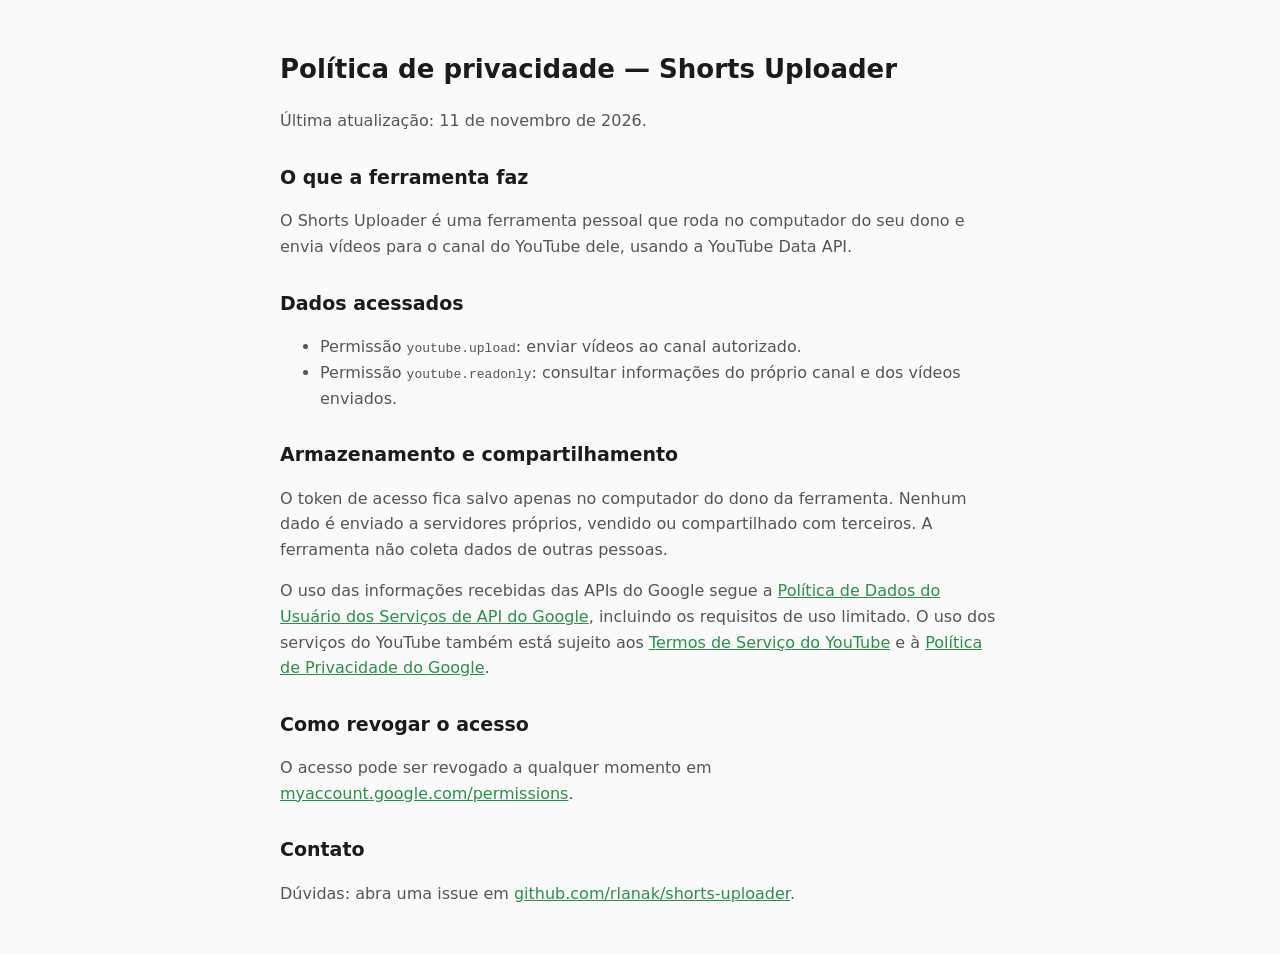
==== privacidade.html @ 1b2dadcc "Página inicial e política de privacidade Co-Authored-By: Claude Opus 5.5 <noreply@anthropic.com>" ====
<!doctype html><html lang="pt-BR"><head><meta charset="utf-8"><meta name="viewport" content="width=device-width,initial-scale=1">
<title>Política de privacidade</title><link rel="stylesheet" href="estilo.css"></head><body>
<h1>Política de privacidade — Shorts Uploader</h1>
<p>Última atualização: 11 de novembro de 2026.</p>
<h2>O que a ferramenta faz</h2>
<p>O Shorts Uploader é uma ferramenta pessoal que roda no computador do seu dono e envia vídeos para o canal do YouTube dele, usando a YouTube Data API.</p>
<h2>Dados acessados</h2>
<ul>
<li>Permissão <code>youtube.upload</code>: enviar vídeos ao canal autorizado.</li>
<li>Permissão <code>youtube.readonly</code>: consultar informações do próprio canal e dos vídeos enviados.</li>
</ul>
<h2>Armazenamento e compartilhamento</h2>
<p>O token de acesso fica salvo apenas no computador do dono da ferramenta. Nenhum dado é enviado a servidores próprios, vendido ou compartilhado com terceiros. A ferramenta não coleta dados de outras pessoas.</p>
<p>O uso das informações recebidas das APIs do Google segue a <a href="https://developers.google.com/terms/api-services-user-data-policy">Política de Dados do Usuário dos Serviços de API do Google</a>, incluindo os requisitos de uso limitado. O uso dos serviços do YouTube também está sujeito aos <a href="https://www.youtube.com/t/terms">Termos de Serviço do YouTube</a> e à <a href="https://policies.google.com/privacy">Política de Privacidade do Google</a>.</p>
<h2>Como revogar o acesso</h2>
<p>O acesso pode ser revogado a qualquer momento em <a href="https://myaccount.google.com/permissions">myaccount.google.com/permissions</a>.</p>
<h2>Contato</h2>
<p>Dúvidas: abra uma issue em <a href="https://github.com/rlanak/shorts-uploader/issues">github.com/rlanak/shorts-uploader</a>.</p>
</body></html>
---- estilo.css ----
:root{--bg:#fafafa;--fg:#1b1b1b;--muted:#555;--accent:#2a8f4a}
@media (prefers-color-scheme:dark){:root{--bg:#141414;--fg:#eee;--muted:#aaa;--accent:#45d93c}}
body{font-family:system-ui,sans-serif;background:var(--bg);color:var(--fg);max-width:720px;margin:0 auto;padding:32px 16px;line-height:1.6}
h1{font-size:26px}h2{font-size:19px;margin-top:28px}p,li{color:var(--muted)}a{color:var(--accent)}
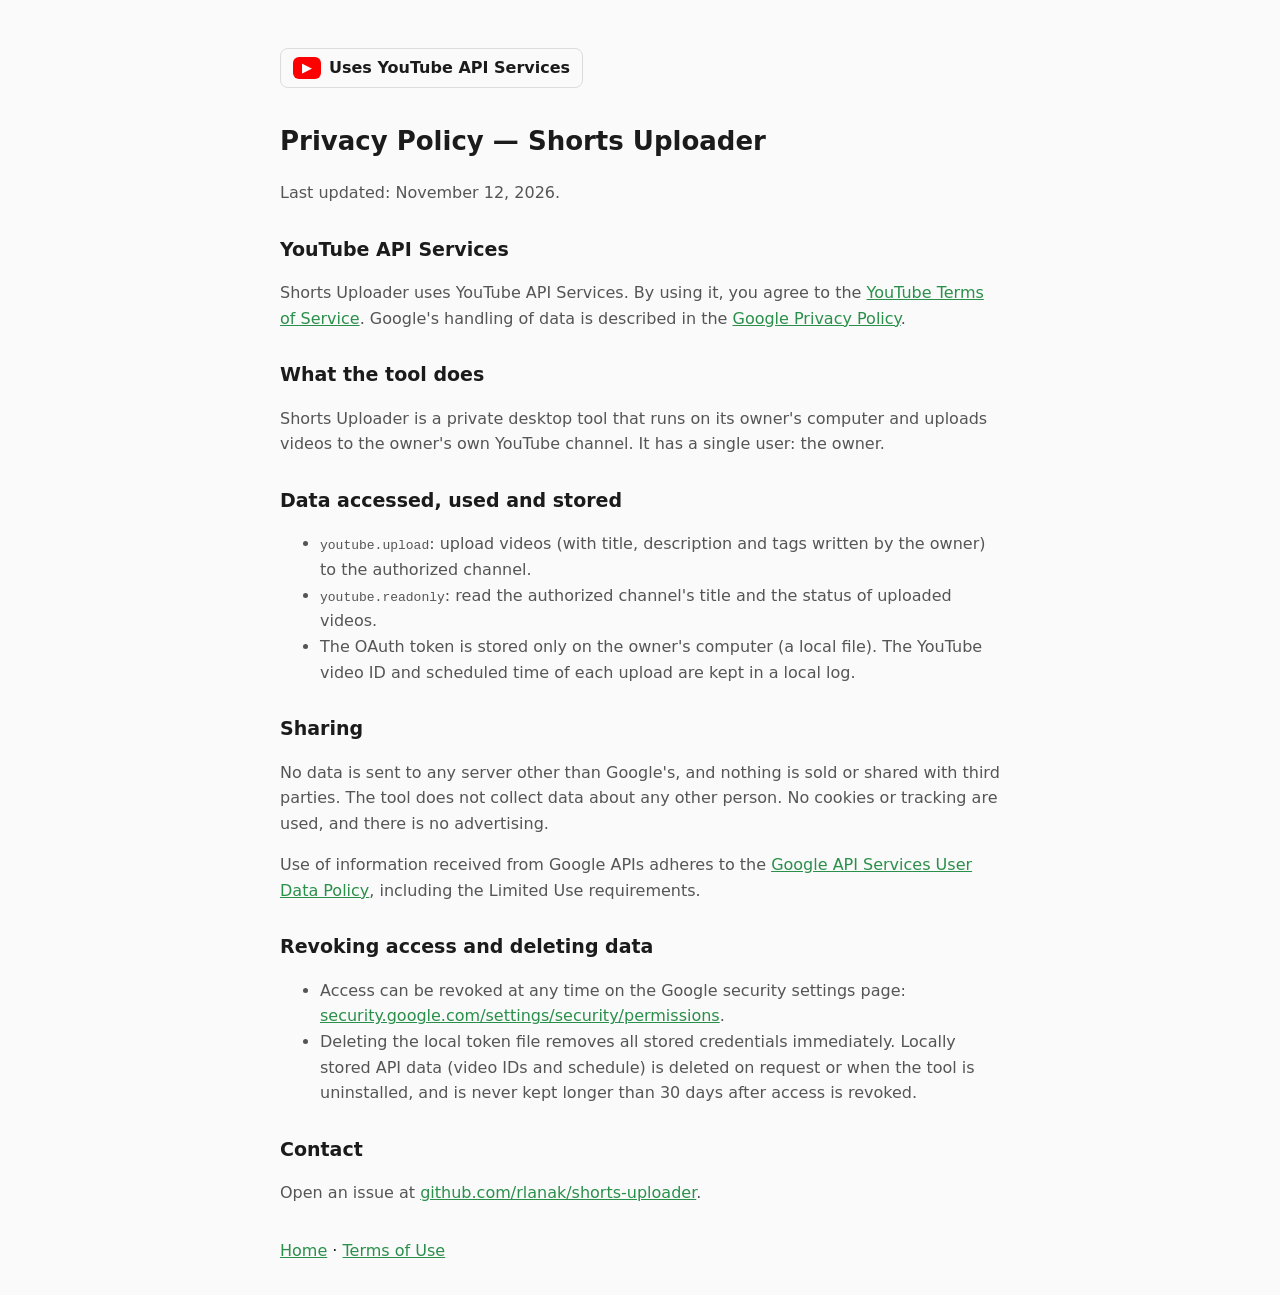
==== commit 4432c5d1: "Termos de uso e páginas de acordo com as políticas da API do YouTube Co-Authored-By: Claude Opus 5.5" ====
--- a/privacidade.html
+++ b/privacidade.html
@@ -1,19 +1,27 @@
-<!doctype html><html lang="pt-BR"><head><meta charset="utf-8"><meta name="viewport" content="width=device-width,initial-scale=1">
-<title>Política de privacidade</title><link rel="stylesheet" href="estilo.css"></head><body>
-<h1>Política de privacidade — Shorts Uploader</h1>
-<p>Última atualização: 11 de novembro de 2026.</p>
-<h2>O que a ferramenta faz</h2>
-<p>O Shorts Uploader é uma ferramenta pessoal que roda no computador do seu dono e envia vídeos para o canal do YouTube dele, usando a YouTube Data API.</p>
-<h2>Dados acessados</h2>
+<!doctype html><html lang="en"><head><meta charset="utf-8"><meta name="viewport" content="width=device-width,initial-scale=1">
+<title>Privacy Policy</title><link rel="stylesheet" href="estilo.css"></head><body>
+<p class="yt"><span class="ytlogo">▶</span> Uses YouTube API Services</p>
+<h1>Privacy Policy — Shorts Uploader</h1>
+<p>Last updated: November 12, 2026.</p>
+<h2>YouTube API Services</h2>
+<p>Shorts Uploader uses YouTube API Services. By using it, you agree to the <a href="https://www.youtube.com/t/terms">YouTube Terms of Service</a>. Google's handling of data is described in the <a href="https://policies.google.com/privacy">Google Privacy Policy</a>.</p>
+<h2>What the tool does</h2>
+<p>Shorts Uploader is a private desktop tool that runs on its owner's computer and uploads videos to the owner's own YouTube channel. It has a single user: the owner.</p>
+<h2>Data accessed, used and stored</h2>
 <ul>
-<li>Permissão <code>youtube.upload</code>: enviar vídeos ao canal autorizado.</li>
-<li>Permissão <code>youtube.readonly</code>: consultar informações do próprio canal e dos vídeos enviados.</li>
+<li><code>youtube.upload</code>: upload videos (with title, description and tags written by the owner) to the authorized channel.</li>
+<li><code>youtube.readonly</code>: read the authorized channel's title and the status of uploaded videos.</li>
+<li>The OAuth token is stored only on the owner's computer (a local file). The YouTube video ID and scheduled time of each upload are kept in a local log.</li>
 </ul>
-<h2>Armazenamento e compartilhamento</h2>
-<p>O token de acesso fica salvo apenas no computador do dono da ferramenta. Nenhum dado é enviado a servidores próprios, vendido ou compartilhado com terceiros. A ferramenta não coleta dados de outras pessoas.</p>
-<p>O uso das informações recebidas das APIs do Google segue a <a href="https://developers.google.com/terms/api-services-user-data-policy">Política de Dados do Usuário dos Serviços de API do Google</a>, incluindo os requisitos de uso limitado. O uso dos serviços do YouTube também está sujeito aos <a href="https://www.youtube.com/t/terms">Termos de Serviço do YouTube</a> e à <a href="https://policies.google.com/privacy">Política de Privacidade do Google</a>.</p>
-<h2>Como revogar o acesso</h2>
-<p>O acesso pode ser revogado a qualquer momento em <a href="https://myaccount.google.com/permissions">myaccount.google.com/permissions</a>.</p>
-<h2>Contato</h2>
-<p>Dúvidas: abra uma issue em <a href="https://github.com/rlanak/shorts-uploader/issues">github.com/rlanak/shorts-uploader</a>.</p>
+<h2>Sharing</h2>
+<p>No data is sent to any server other than Google's, and nothing is sold or shared with third parties. The tool does not collect data about any other person. No cookies or tracking are used, and there is no advertising.</p>
+<p>Use of information received from Google APIs adheres to the <a href="https://developers.google.com/terms/api-services-user-data-policy">Google API Services User Data Policy</a>, including the Limited Use requirements.</p>
+<h2>Revoking access and deleting data</h2>
+<ul>
+<li>Access can be revoked at any time on the Google security settings page: <a href="https://security.google.com/settings/security/permissions">security.google.com/settings/security/permissions</a>.</li>
+<li>Deleting the local token file removes all stored credentials immediately. Locally stored API data (video IDs and schedule) is deleted on request or when the tool is uninstalled, and is never kept longer than 30 days after access is revoked.</li>
+</ul>
+<h2>Contact</h2>
+<p>Open an issue at <a href="https://github.com/rlanak/shorts-uploader/issues">github.com/rlanak/shorts-uploader</a>.</p>
+<nav><a href="index.html">Home</a> · <a href="termos.html">Terms of Use</a></nav>
 </body></html>
--- a/estilo.css
+++ b/estilo.css
@@ -2,3 +2,6 @@
 @media (prefers-color-scheme:dark){:root{--bg:#141414;--fg:#eee;--muted:#aaa;--accent:#45d93c}}
 body{font-family:system-ui,sans-serif;background:var(--bg);color:var(--fg);max-width:720px;margin:0 auto;padding:32px 16px;line-height:1.6}
 h1{font-size:26px}h2{font-size:19px;margin-top:28px}p,li{color:var(--muted)}a{color:var(--accent)}
+.yt{display:inline-flex;align-items:center;gap:8px;font-weight:600;color:var(--fg);border:1px solid #8884;border-radius:8px;padding:6px 12px}
+.ytlogo{background:#ff0000;color:#fff;border-radius:6px;padding:0 9px;font-size:13px;line-height:22px}
+nav{margin-top:32px}
